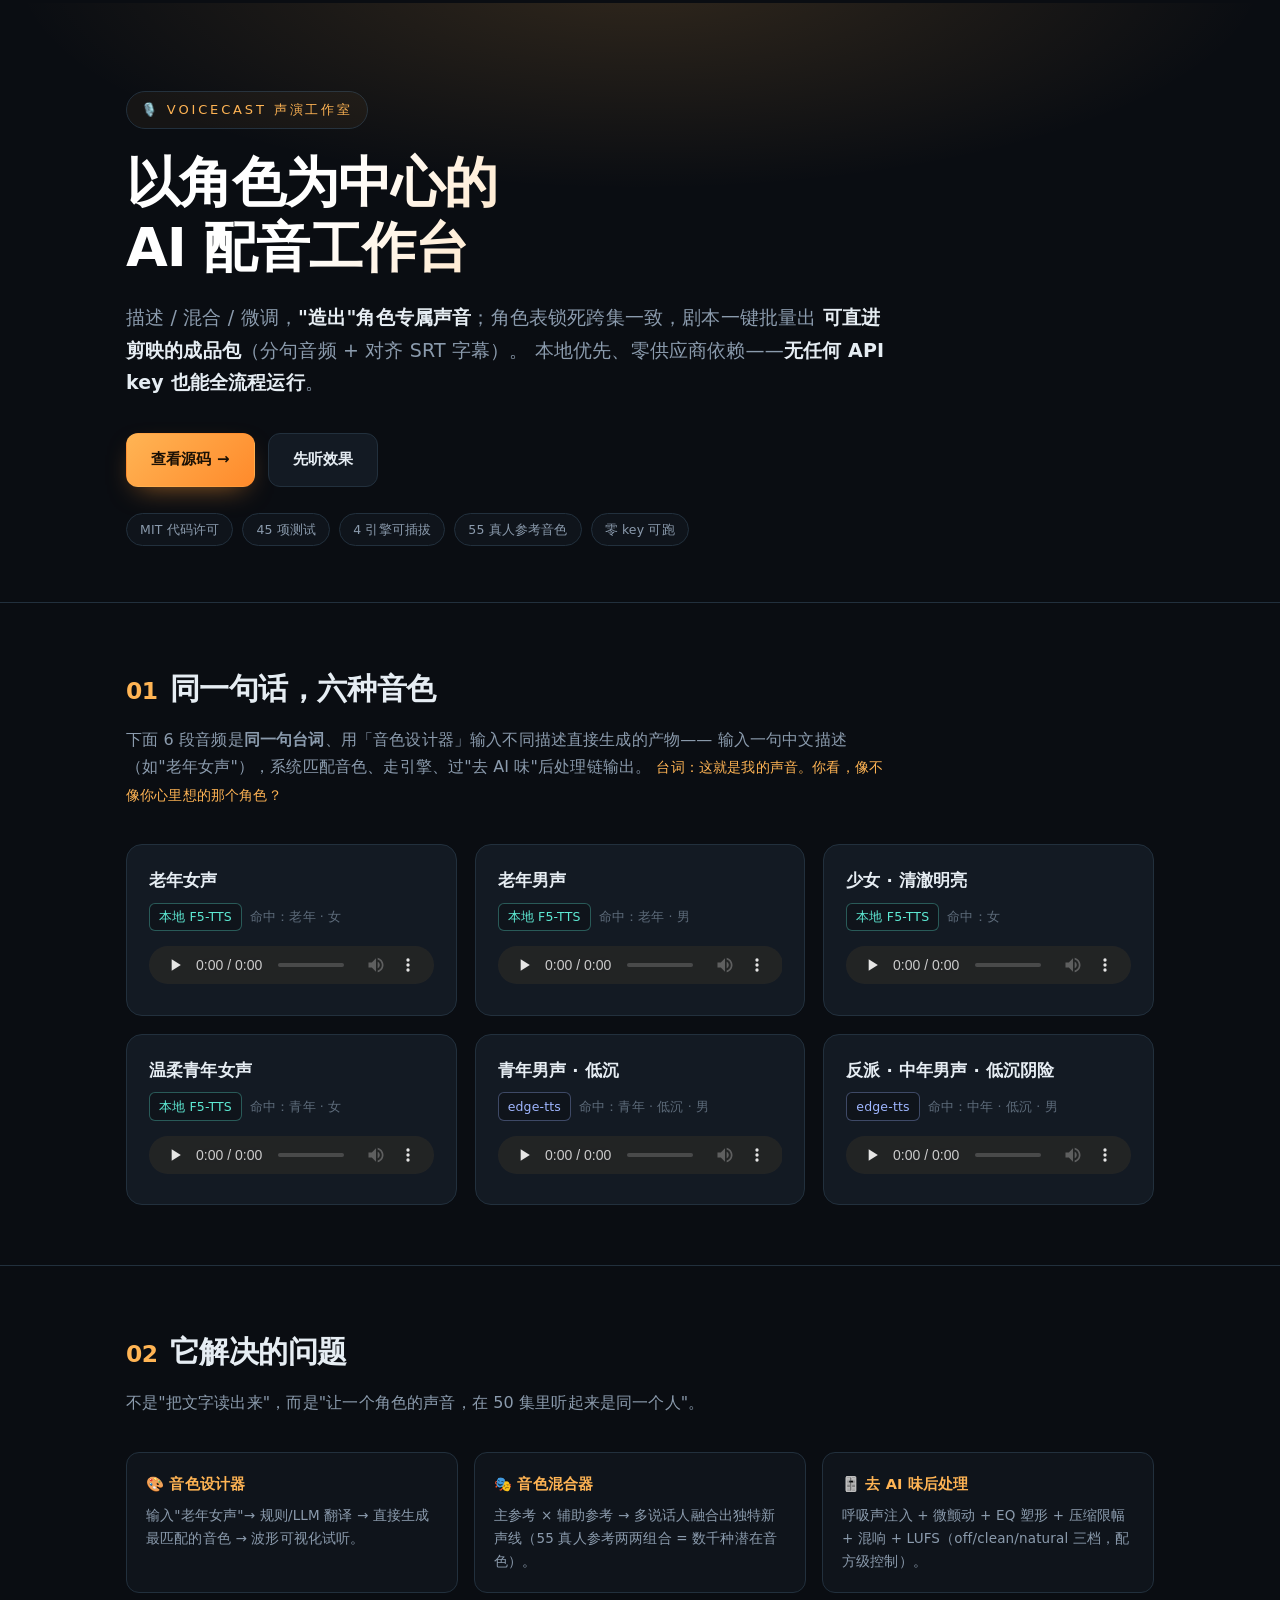
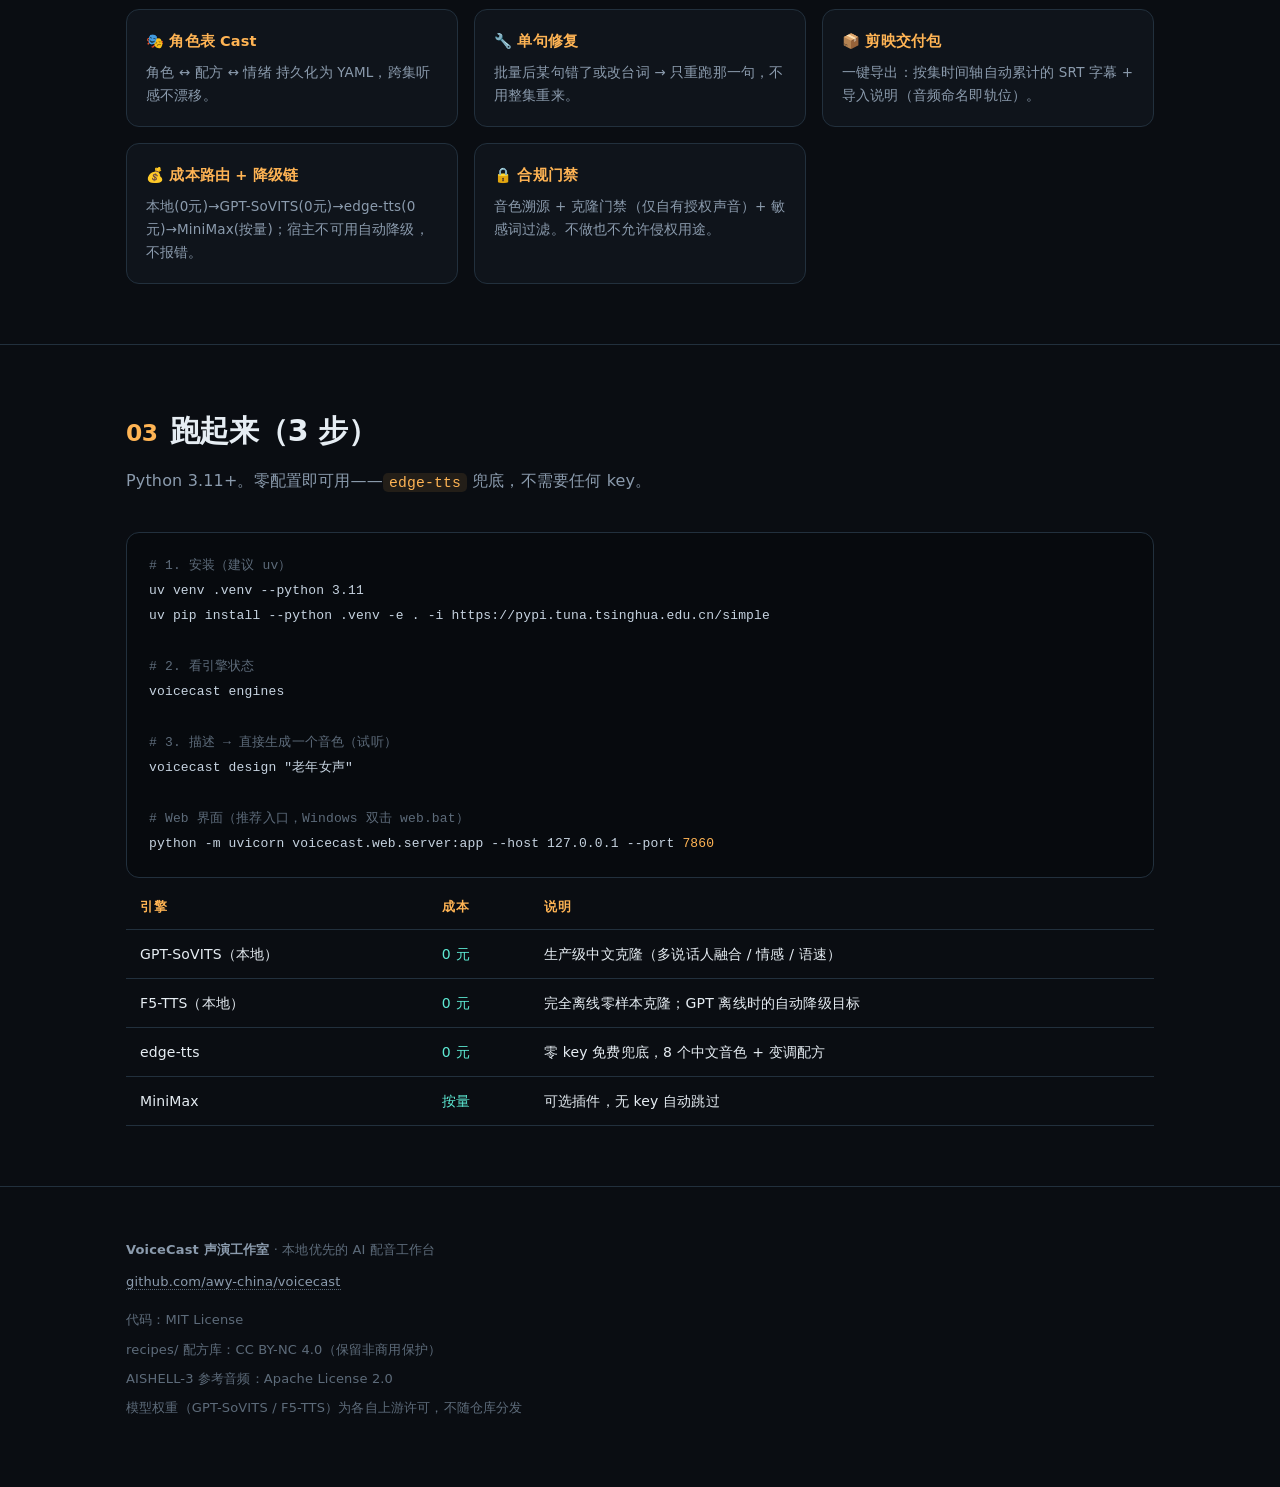
==== docs/index.html @ 5334db68 "docs(pages): GitHub Pages 落地页上线——单文件零依赖声波幻境风格(深色+琥珀+顶部声波条/无外部依赖); 六音色同句对比试听(本地F5-TTS×4 + edge-tts×2," ====
<!DOCTYPE html>
<html lang="zh-CN">
<head>
<meta charset="UTF-8">
<meta name="viewport" content="width=device-width, initial-scale=1">
<title>VoiceCast 声演工作室 — 以角色为中心的 AI 配音工作台</title>
<meta name="description" content="VoiceCast：音色设计 / 音色混合 / 去AI味后处理，一键导出可直进剪映的分句音频 + 对齐 SRT 字幕。本地优先，无 API key 也能全流程运行。">
<style>
  :root{
    --bg:#0a0d12; --bg2:#0f141b; --panel:#131a23; --line:#22303d;
    --amber:#ffb454; --amber2:#ff8a2b; --wave:#5eead4;
    --tx:#e6edf3; --tx2:#8b9bad; --tx3:#5d6b7a;
  }
  *{box-sizing:border-box;margin:0;padding:0}
  html{scroll-behavior:smooth}
  body{
    background:var(--bg); color:var(--tx);
    font-family:"YaHei UI","PingFang SC","Microsoft YaHei",system-ui,-apple-system,Segoe UI,sans-serif;
    line-height:1.72; letter-spacing:.01em;
    -webkit-font-smoothing:antialiased;
  }
  .wrap{max-width:1080px;margin:0 auto;padding:0 26px}
  /* 顶部声波 */
  .wavebar{height:3px;display:flex;gap:2px;align-items:flex-end;overflow:hidden}
  .wavebar i{flex:1;background:linear-gradient(180deg,var(--amber),var(--amber2));opacity:.75;animation:w 1.6s ease-in-out infinite}
  @keyframes w{0%,100%{height:3px;opacity:.35}50%{height:3px;opacity:.95}}
  header{padding:88px 0 56px;position:relative;overflow:hidden}
  header::before{
    content:"";position:absolute;inset:-40% -20% auto -20%;height:520px;
    background:radial-gradient(50% 60% at 50% 40%,rgba(255,180,84,.16),transparent 70%);
    pointer-events:none;
  }
  .brand{display:inline-flex;align-items:center;gap:9px;font-size:13px;letter-spacing:.22em;
    color:var(--amber);text-transform:uppercase;margin-bottom:22px;
    border:1px solid var(--line);padding:7px 14px;border-radius:999px;background:rgba(255,180,84,.05)}
  h1{font-size:clamp(30px,5.4vw,54px);line-height:1.2;font-weight:800;letter-spacing:-.02em;
     background:linear-gradient(120deg,#fff 20%,var(--amber) 85%);-webkit-background-clip:text;
     background-clip:text;-webkit-text-fill-color:transparent;margin-bottom:20px}
  .lede{font-size:clamp(15px,2vw,19px);color:var(--tx2);max-width:760px}
  .lede b{color:var(--tx);font-weight:600}
  .cta{display:flex;gap:13px;flex-wrap:wrap;margin-top:34px}
  .btn{display:inline-flex;align-items:center;gap:9px;padding:13px 24px;border-radius:12px;
    font-size:15px;font-weight:600;text-decoration:none;border:1px solid transparent;transition:.2s}
  .btn-p{background:linear-gradient(135deg,var(--amber),var(--amber2));color:#1a1005;
    box-shadow:0 10px 28px -12px rgba(255,150,50,.65)}
  .btn-p:hover{transform:translateY(-2px)}
  .btn-g{background:var(--panel);color:var(--tx);border-color:var(--line)}
  .btn-g:hover{border-color:var(--amber);color:var(--amber)}
  .pills{display:flex;gap:9px;flex-wrap:wrap;margin-top:26px}
  .pill{font-size:12.5px;color:var(--tx2);border:1px solid var(--line);padding:5px 13px;border-radius:999px;background:var(--bg2)}
  section{padding:60px 0;border-top:1px solid var(--line)}
  h2{font-size:clamp(21px,3vw,30px);font-weight:750;letter-spacing:-.015em;margin-bottom:11px}
  h2 .n{color:var(--amber);font-variant-numeric:tabular-nums;margin-right:12px;font-size:.78em;font-weight:600}
  .sub{color:var(--tx2);margin-bottom:36px;max-width:760px}
  /* 试听卡 */
  .grid{display:grid;grid-template-columns:repeat(auto-fill,minmax(320px,1fr));gap:18px}
  .card{background:var(--panel);border:1px solid var(--line);border-radius:16px;padding:22px;
    transition:.25s;position:relative;overflow:hidden}
  .card::after{content:"";position:absolute;inset:0;border-radius:16px;pointer-events:none;
    background:linear-gradient(135deg,rgba(255,180,84,.09),transparent 55%);opacity:0;transition:.3s}
  .card:hover{border-color:rgba(255,180,84,.5);transform:translateY(-3px)}
  .card:hover::after{opacity:1}
  .card h3{font-size:16.5px;font-weight:700;margin-bottom:7px}
  .meta{display:flex;gap:8px;flex-wrap:wrap;align-items:center;font-size:12.5px;color:var(--tx3);margin-bottom:15px}
  .tag{border:1px solid var(--line);padding:2.5px 9px;border-radius:6px;background:var(--bg2)}
  .tag.local{color:var(--wave);border-color:rgba(94,234,212,.33)}
  .tag.edge{color:#9fb6ff;border-color:rgba(159,182,255,.33)}
  audio{width:100%;height:38px;filter:invert(.9) hue-rotate(180deg) saturate(.85)}
  .say{color:var(--amber);font-size:13.5px;margin-bottom:6px}
  /* 特性 */
  .feats{display:grid;grid-template-columns:repeat(auto-fill,minmax(290px,1fr));gap:16px}
  .feat{background:var(--bg2);border:1px solid var(--line);border-radius:13px;padding:19px}
  .feat h4{font-size:14.5px;margin-bottom:7px;color:var(--amber);font-weight:700}
  .feat p{font-size:13.5px;color:var(--tx2);line-height:1.7}
  /* 代码 */
  pre{background:#070a0e;border:1px solid var(--line);border-radius:13px;padding:20px 22px;overflow-x:auto;
    font-family:"Cascadia Code",Consolas,Monaco,monospace;font-size:13px;line-height:1.95;color:#c6d3e0}
  pre .c{color:var(--tx3)}
  pre .k{color:var(--amber)}
  code{font-family:"Cascadia Code",Consolas,Monaco,monospace;font-size:.92em;
    background:rgba(255,180,84,.1);color:var(--amber);padding:1.5px 6px;border-radius:5px}
  .engines{width:100%;border-collapse:collapse;font-size:14px;margin-top:6px}
  .engines th,.engines td{text-align:left;padding:12px 14px;border-bottom:1px solid var(--line)}
  .engines th{color:var(--amber);font-size:12.5px;letter-spacing:.08em;text-transform:uppercase}
  .engines td:nth-child(2){color:var(--wave);font-variant-numeric:tabular-nums}
  footer{padding:52px 0 68px;border-top:1px solid var(--line);color:var(--tx3);font-size:13px}
  footer a{color:var(--tx2);text-decoration:none;border-bottom:1px dotted var(--tx3)}
  footer a:hover{color:var(--amber)}
  .lic{display:grid;gap:7px;margin-top:16px}
  @media(max-width:640px){header{padding:58px 0 40px}.wrap{padding:0 18px}section{padding:44px 0}}
</style>
</head>
<body>

<div class="wavebar" id="wb" aria-hidden="true"></div>

<header>
  <div class="wrap">
    <div class="brand">🎙️ VoiceCast 声演工作室</div>
    <h1>以角色为中心的<br>AI 配音工作台</h1>
    <p class="lede">
      描述 / 混合 / 微调，<b>"造出"角色专属声音</b>；角色表锁死跨集一致，剧本一键批量出
      <b>可直进剪映的成品包</b>（分句音频 + 对齐 SRT 字幕）。
      本地优先、零供应商依赖——<b>无任何 API key 也能全流程运行</b>。
    </p>
    <div class="cta">
      <a class="btn btn-p" href="https://github.com/awy-china/voicecast">查看源码 →</a>
      <a class="btn btn-g" href="#listen">先听效果</a>
    </div>
    <div class="pills">
      <span class="pill">MIT 代码许可</span>
      <span class="pill">45 项测试</span>
      <span class="pill">4 引擎可插拔</span>
      <span class="pill">55 真人参考音色</span>
      <span class="pill">零 key 可跑</span>
    </div>
  </div>
</header>

<section id="listen">
  <div class="wrap">
    <h2><span class="n">01</span>同一句话，六种音色</h2>
    <p class="sub">
      下面 6 段音频是<b>同一句台词</b>、用「音色设计器」输入不同描述直接生成的产物——
      输入一句中文描述（如"老年女声"），系统匹配音色、走引擎、过"去 AI 味"后处理链输出。
      <span class="say">台词：这就是我的声音。你看，像不像你心里想的那个角色？</span>
    </p>
    <div class="grid">

      <div class="card">
        <h3>老年女声</h3>
        <div class="meta"><span class="tag local">本地 F5-TTS</span><span>命中：老年 · 女</span></div>
        <audio controls preload="none" src="audio/01_aishell3_SSB0309.mp3"></audio>
      </div>

      <div class="card">
        <h3>老年男声</h3>
        <div class="meta"><span class="tag local">本地 F5-TTS</span><span>命中：老年 · 男</span></div>
        <audio controls preload="none" src="audio/01_aishell3_SSB0434.mp3"></audio>
      </div>

      <div class="card">
        <h3>少女 · 清澈明亮</h3>
        <div class="meta"><span class="tag local">本地 F5-TTS</span><span>命中：女</span></div>
        <audio controls preload="none" src="audio/01_aishell3_SSB0011.mp3"></audio>
      </div>

      <div class="card">
        <h3>温柔青年女声</h3>
        <div class="meta"><span class="tag local">本地 F5-TTS</span><span>命中：青年 · 女</span></div>
        <audio controls preload="none" src="audio/01_aishell3_SSB0016.mp3"></audio>
      </div>

      <div class="card">
        <h3>青年男声 · 低沉</h3>
        <div class="meta"><span class="tag edge">edge-tts</span><span>命中：青年 · 低沉 · 男</span></div>
        <audio controls preload="none" src="audio/01_male_young_gloomy.mp3"></audio>
      </div>

      <div class="card">
        <h3>反派 · 中年男声 · 低沉阴险</h3>
        <div class="meta"><span class="tag edge">edge-tts</span><span>命中：中年 · 低沉 · 男</span></div>
        <audio controls preload="none" src="audio/01_male_mid_business.mp3"></audio>
      </div>

    </div>
  </div>
</section>

<section>
  <div class="wrap">
    <h2><span class="n">02</span>它解决的问题</h2>
    <p class="sub">不是"把文字读出来"，而是"让一个角色的声音，在 50 集里听起来是同一个人"。</p>
    <div class="feats">
      <div class="feat"><h4>🎨 音色设计器</h4><p>输入"老年女声"→ 规则/LLM 翻译 → 直接生成最匹配的音色 → 波形可视化试听。</p></div>
      <div class="feat"><h4>🎭 音色混合器</h4><p>主参考 × 辅助参考 → 多说话人融合出独特新声线（55 真人参考两两组合 = 数千种潜在音色）。</p></div>
      <div class="feat"><h4>🎚️ 去 AI 味后处理</h4><p>呼吸声注入 + 微颤动 + EQ 塑形 + 压缩限幅 + 混响 + LUFS（off/clean/natural 三档，配方级控制）。</p></div>
      <div class="feat"><h4>🎭 角色表 Cast</h4><p>角色 ↔ 配方 ↔ 情绪 持久化为 YAML，跨集听感不漂移。</p></div>
      <div class="feat"><h4>🔧 单句修复</h4><p>批量后某句错了或改台词 → 只重跑那一句，不用整集重来。</p></div>
      <div class="feat"><h4>📦 剪映交付包</h4><p>一键导出：按集时间轴自动累计的 SRT 字幕 + 导入说明（音频命名即轨位）。</p></div>
      <div class="feat"><h4>💰 成本路由 + 降级链</h4><p>本地(0元)→GPT-SoVITS(0元)→edge-tts(0元)→MiniMax(按量)；宿主不可用自动降级，不报错。</p></div>
      <div class="feat"><h4>🔒 合规门禁</h4><p>音色溯源 + 克隆门禁（仅自有授权声音）+ 敏感词过滤。不做也不允许侵权用途。</p></div>
    </div>
  </div>
</section>

<section>
  <div class="wrap">
    <h2><span class="n">03</span>跑起来（3 步）</h2>
    <p class="sub">Python 3.11+。零配置即可用——<code>edge-tts</code> 兜底，不需要任何 key。</p>
<pre><span class="c"># 1. 安装（建议 uv）</span>
uv venv .venv --python 3.11
uv pip install --python .venv -e . -i https://pypi.tuna.tsinghua.edu.cn/simple

<span class="c"># 2. 看引擎状态</span>
voicecast engines

<span class="c"># 3. 描述 → 直接生成一个音色（试听）</span>
voicecast design "老年女声"

<span class="c"># Web 界面（推荐入口，Windows 双击 web.bat）</span>
python -m uvicorn voicecast.web.server:app --host 127.0.0.1 --port <span class="k">7860</span></pre>
    <table class="engines">
      <tr><th>引擎</th><th>成本</th><th>说明</th></tr>
      <tr><td>GPT-SoVITS（本地）</td><td>0 元</td><td>生产级中文克隆（多说话人融合 / 情感 / 语速）</td></tr>
      <tr><td>F5-TTS（本地）</td><td>0 元</td><td>完全离线零样本克隆；GPT 离线时的自动降级目标</td></tr>
      <tr><td>edge-tts</td><td>0 元</td><td>零 key 免费兜底，8 个中文音色 + 变调配方</td></tr>
      <tr><td>MiniMax</td><td>按量</td><td>可选插件，无 key 自动跳过</td></tr>
    </table>
  </div>
</section>

<footer>
  <div class="wrap">
    <p><b style="color:var(--tx2)">VoiceCast 声演工作室</b> · 本地优先的 AI 配音工作台</p>
    <p style="margin-top:9px"><a href="https://github.com/awy-china/voicecast">github.com/awy-china/voicecast</a></p>
    <div class="lic">
      <span>代码：MIT License</span>
      <span>recipes/ 配方库：CC BY-NC 4.0（保留非商用保护）</span>
      <span>AISHELL-3 参考音频：Apache License 2.0</span>
      <span>模型权重（GPT-SoVITS / F5-TTS）为各自上游许可，不随仓库分发</span>
    </div>
  </div>
</footer>

<script>
  // 顶部声波条：64 根柱子，随机相位
  (function(){
    var el = document.getElementById('wb');
    for (var i = 0; i < 64; i++) {
      var b = document.createElement('i');
      b.style.animationDelay = (-Math.random() * 1.6).toFixed(2) + 's';
      el.appendChild(b);
    }
  })();
</script>
</body>
</html>
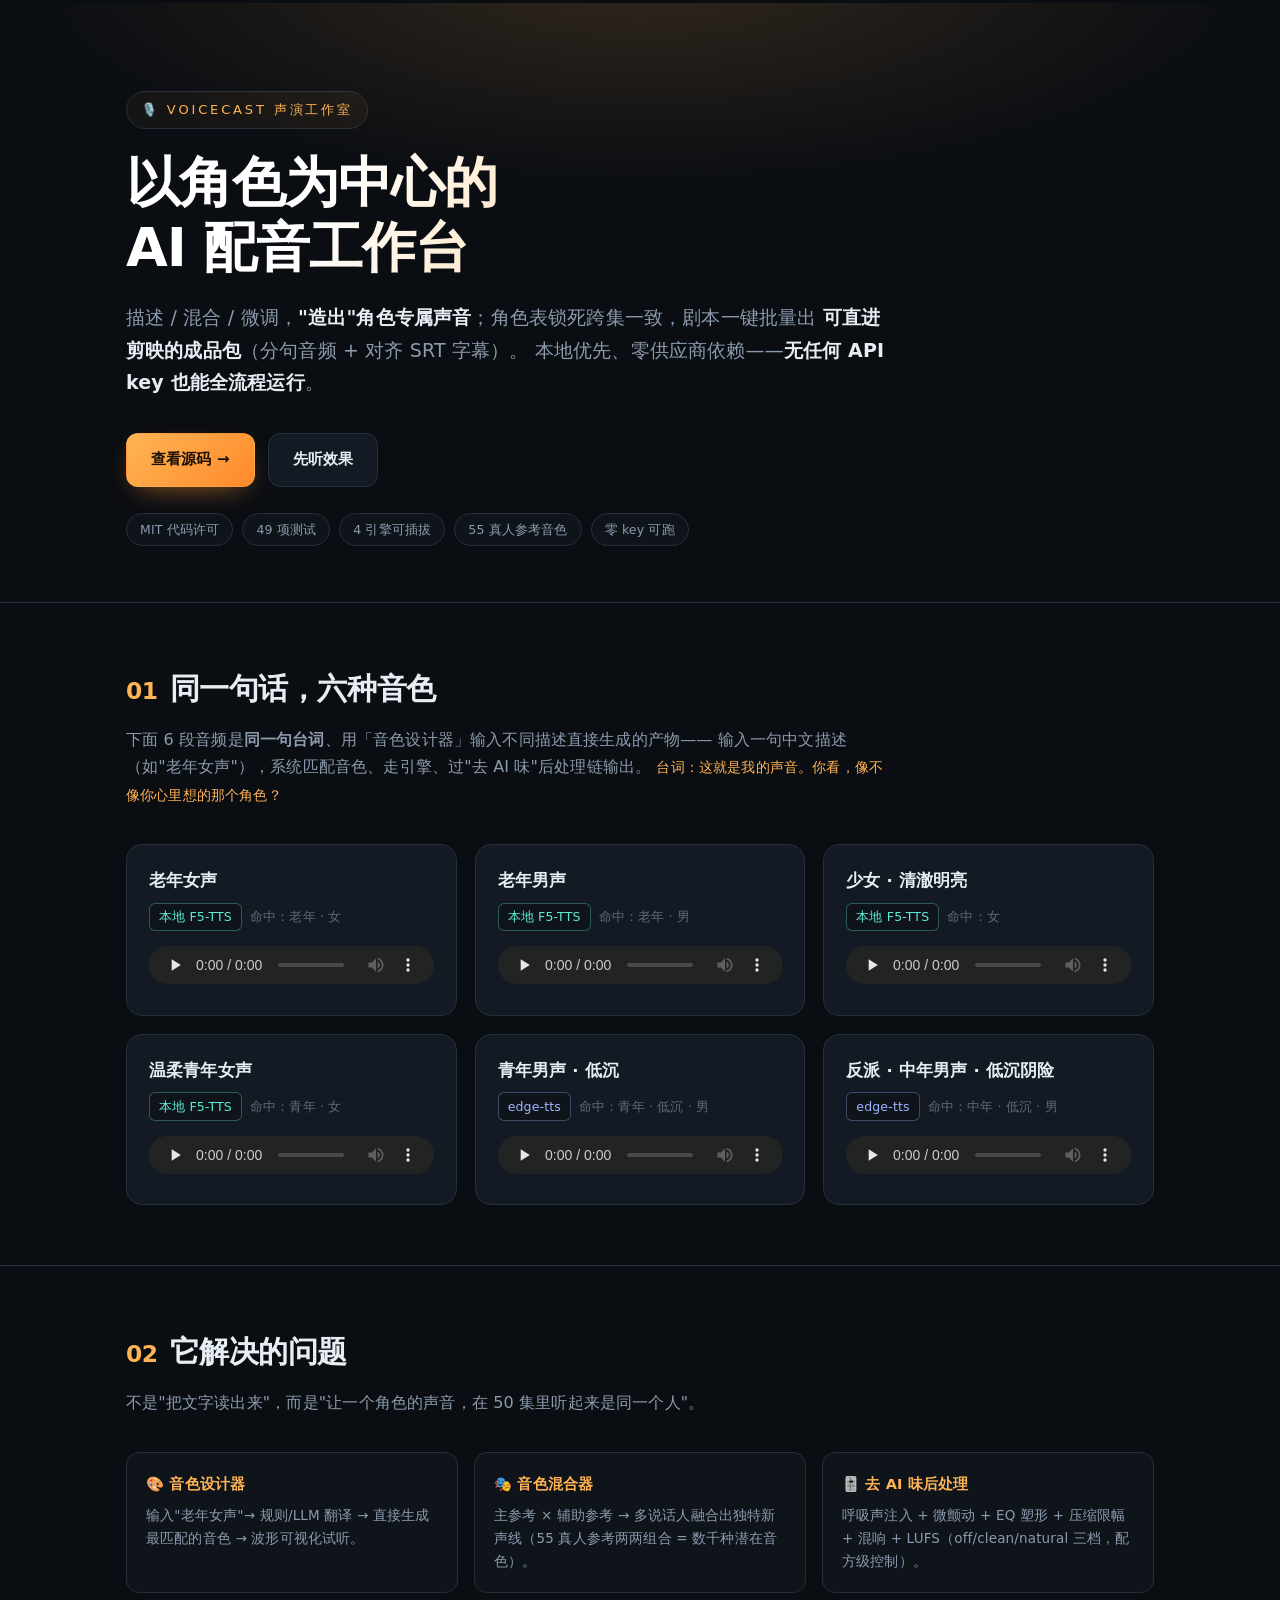
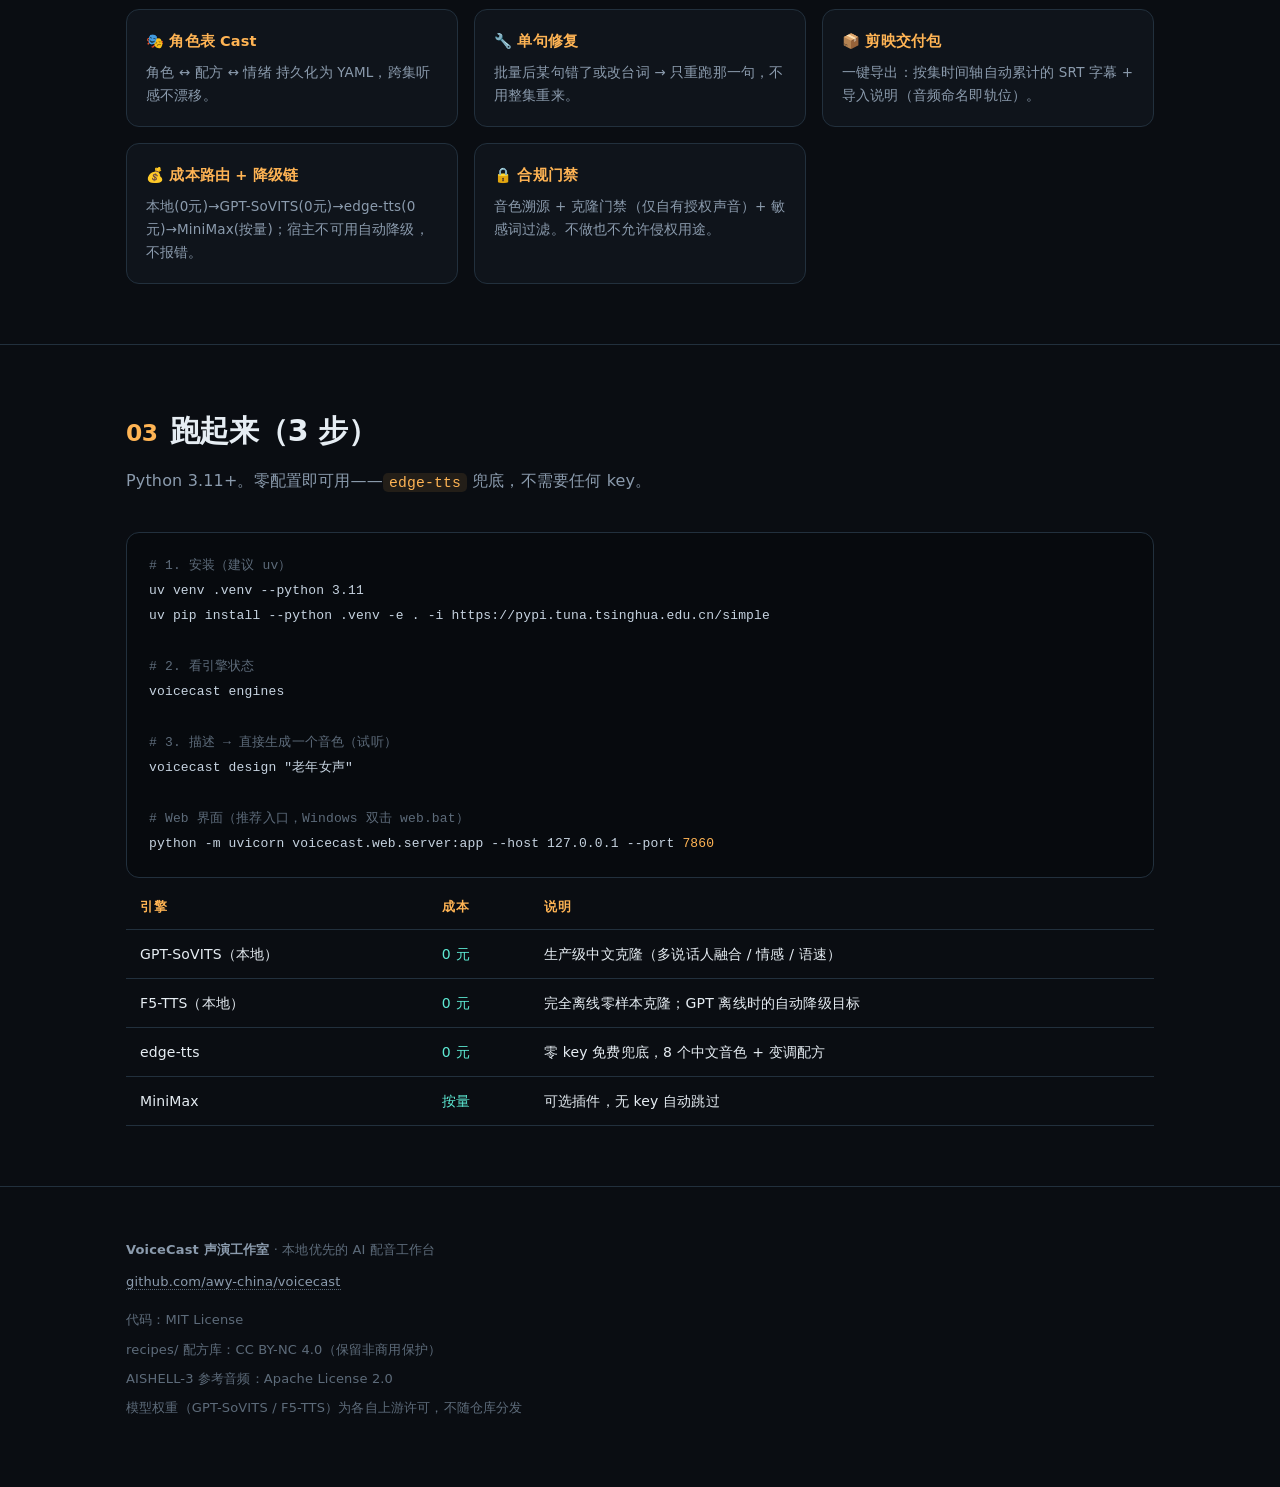
==== commit a583706a: "docs: 修正两处过期数据（测试数与参考库时长范围） - docs/index.html: 徽章「45 项测试」→「49 项测试」（当前测试套件实际数量） - README.md 真人参考库一行：原" ====
--- a/docs/index.html
+++ b/docs/index.html
@@ -109,7 +109,7 @@
     </div>
     <div class="pills">
       <span class="pill">MIT 代码许可</span>
-      <span class="pill">45 项测试</span>
+      <span class="pill">49 项测试</span>
       <span class="pill">4 引擎可插拔</span>
       <span class="pill">55 真人参考音色</span>
       <span class="pill">零 key 可跑</span>
